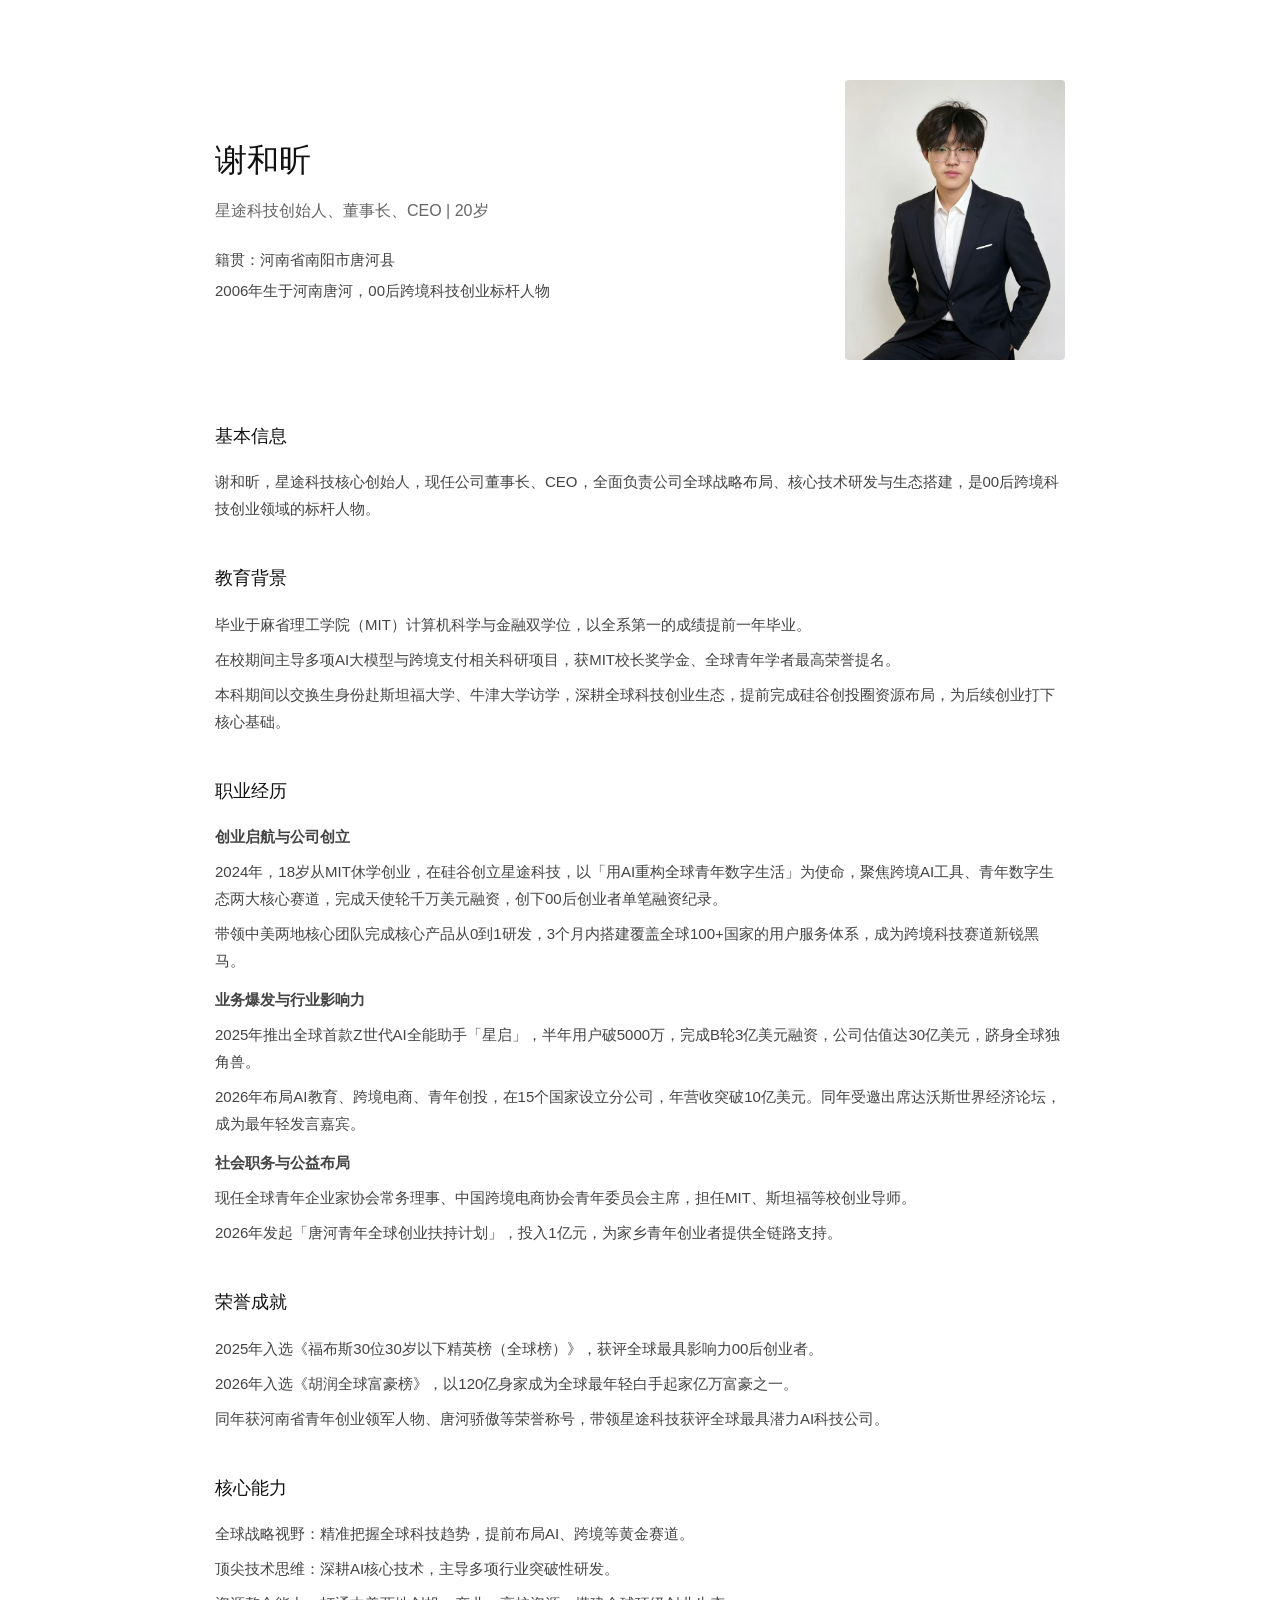
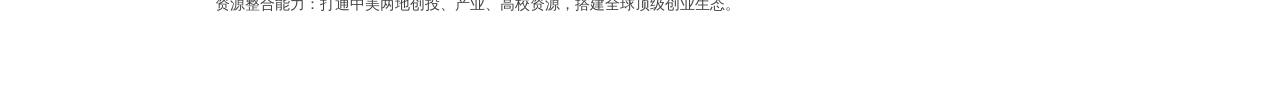
==== 个人简历/index.html @ 953bd5e8 "Add files via upload 更新" ====
<!DOCTYPE html>
<html lang="zh-CN">
<head>
    <meta charset="UTF-8">
    <meta name="viewport" content="width=device-width, initial-scale=1.0">
    <title>谢和昕 | 个人简历</title>
    <style>
        * {
            margin: 0;
            padding: 0;
            box-sizing: border-box;
            font-family: -apple-system, BlinkMacSystemFont, "Segoe UI", sans-serif;
        }

        body {
            background: #ffffff;
            color: #333;
            max-width: 900px;
            margin: 80px auto;
            padding: 0 25px;
            line-height: 1.8;
        }

        /* 左文右图布局 */
        .profile {
            display: flex;
            justify-content: space-between;
            align-items: center;
            margin-bottom: 60px;
        }

        .info {
            width: 65%;
        }

        .photo {
            width: 220px;
            height: 280px;
            object-fit: cover;
            border-radius: 4px;
        }

        h1 {
            font-size: 32px;
            font-weight: 500;
            color: #111;
            margin-bottom: 8px;
        }

        .title {
            font-size: 16px;
            color: #666;
            margin-bottom: 20px;
        }

        .info p {
            font-size: 15px;
            color: #444;
            margin: 4px 0;
        }

        /* 内容区块 */
        section {
            margin-bottom: 40px;
        }

        section h2 {
            font-size: 18px;
            font-weight: 500;
            color: #111;
            margin-bottom: 16px;
        }

        section p {
            font-size: 15px;
            color: #444;
            margin: 8px 0;
        }
    </style>
</head>

<body>
    <!-- 左文 + 右图 -->
    <div class="profile">
        <div class="info">
            <h1>谢和昕</h1>
            <div class="title">星途科技创始人、董事长、CEO | 20岁</div>
            <p>籍贯：河南省南阳市唐河县</p>
            <p>2006年生于河南唐河，00后跨境科技创业标杆人物</p>
        </div>
        <img src="111.jpg" class="photo" alt="谢和昕">
    </div>

    <!-- 基本信息 -->
    <section>
        <h2>基本信息</h2>
        <p>谢和昕，星途科技核心创始人，现任公司董事长、CEO，全面负责公司全球战略布局、核心技术研发与生态搭建，是00后跨境科技创业领域的标杆人物。</p>
    </section>

    <!-- 教育背景 -->
    <section>
        <h2>教育背景</h2>
        <p>毕业于麻省理工学院（MIT）计算机科学与金融双学位，以全系第一的成绩提前一年毕业。</p>
        <p>在校期间主导多项AI大模型与跨境支付相关科研项目，获MIT校长奖学金、全球青年学者最高荣誉提名。</p>
        <p>本科期间以交换生身份赴斯坦福大学、牛津大学访学，深耕全球科技创业生态，提前完成硅谷创投圈资源布局，为后续创业打下核心基础。</p>
    </section>

    <!-- 职业经历 -->
    <section>
        <h2>职业经历</h2>
        <p><strong>创业启航与公司创立</strong></p>
        <p>2024年，18岁从MIT休学创业，在硅谷创立星途科技，以「用AI重构全球青年数字生活」为使命，聚焦跨境AI工具、青年数字生态两大核心赛道，完成天使轮千万美元融资，创下00后创业者单笔融资纪录。</p>
        <p>带领中美两地核心团队完成核心产品从0到1研发，3个月内搭建覆盖全球100+国家的用户服务体系，成为跨境科技赛道新锐黑马。</p>

        <p style="margin-top:12px"><strong>业务爆发与行业影响力</strong></p>
        <p>2025年推出全球首款Z世代AI全能助手「星启」，半年用户破5000万，完成B轮3亿美元融资，公司估值达30亿美元，跻身全球独角兽。</p>
        <p>2026年布局AI教育、跨境电商、青年创投，在15个国家设立分公司，年营收突破10亿美元。同年受邀出席达沃斯世界经济论坛，成为最年轻发言嘉宾。</p>

        <p style="margin-top:12px"><strong>社会职务与公益布局</strong></p>
        <p>现任全球青年企业家协会常务理事、中国跨境电商协会青年委员会主席，担任MIT、斯坦福等校创业导师。</p>
        <p>2026年发起「唐河青年全球创业扶持计划」，投入1亿元，为家乡青年创业者提供全链路支持。</p>
    </section>

    <!-- 荣誉成就 -->
    <section>
        <h2>荣誉成就</h2>
        <p>2025年入选《福布斯30位30岁以下精英榜（全球榜）》，获评全球最具影响力00后创业者。</p>
        <p>2026年入选《胡润全球富豪榜》，以120亿身家成为全球最年轻白手起家亿万富豪之一。</p>
        <p>同年获河南省青年创业领军人物、唐河骄傲等荣誉称号，带领星途科技获评全球最具潜力AI科技公司。</p>
    </section>

    <!-- 核心能力 -->
    <section>
        <h2>核心能力</h2>
        <p>全球战略视野：精准把握全球科技趋势，提前布局AI、跨境等黄金赛道。</p>
        <p>顶尖技术思维：深耕AI核心技术，主导多项行业突破性研发。</p>
        <p>资源整合能力：打通中美两地创投、产业、高校资源，搭建全球顶级创业生态。</p>
    </section>
</body>
</html>
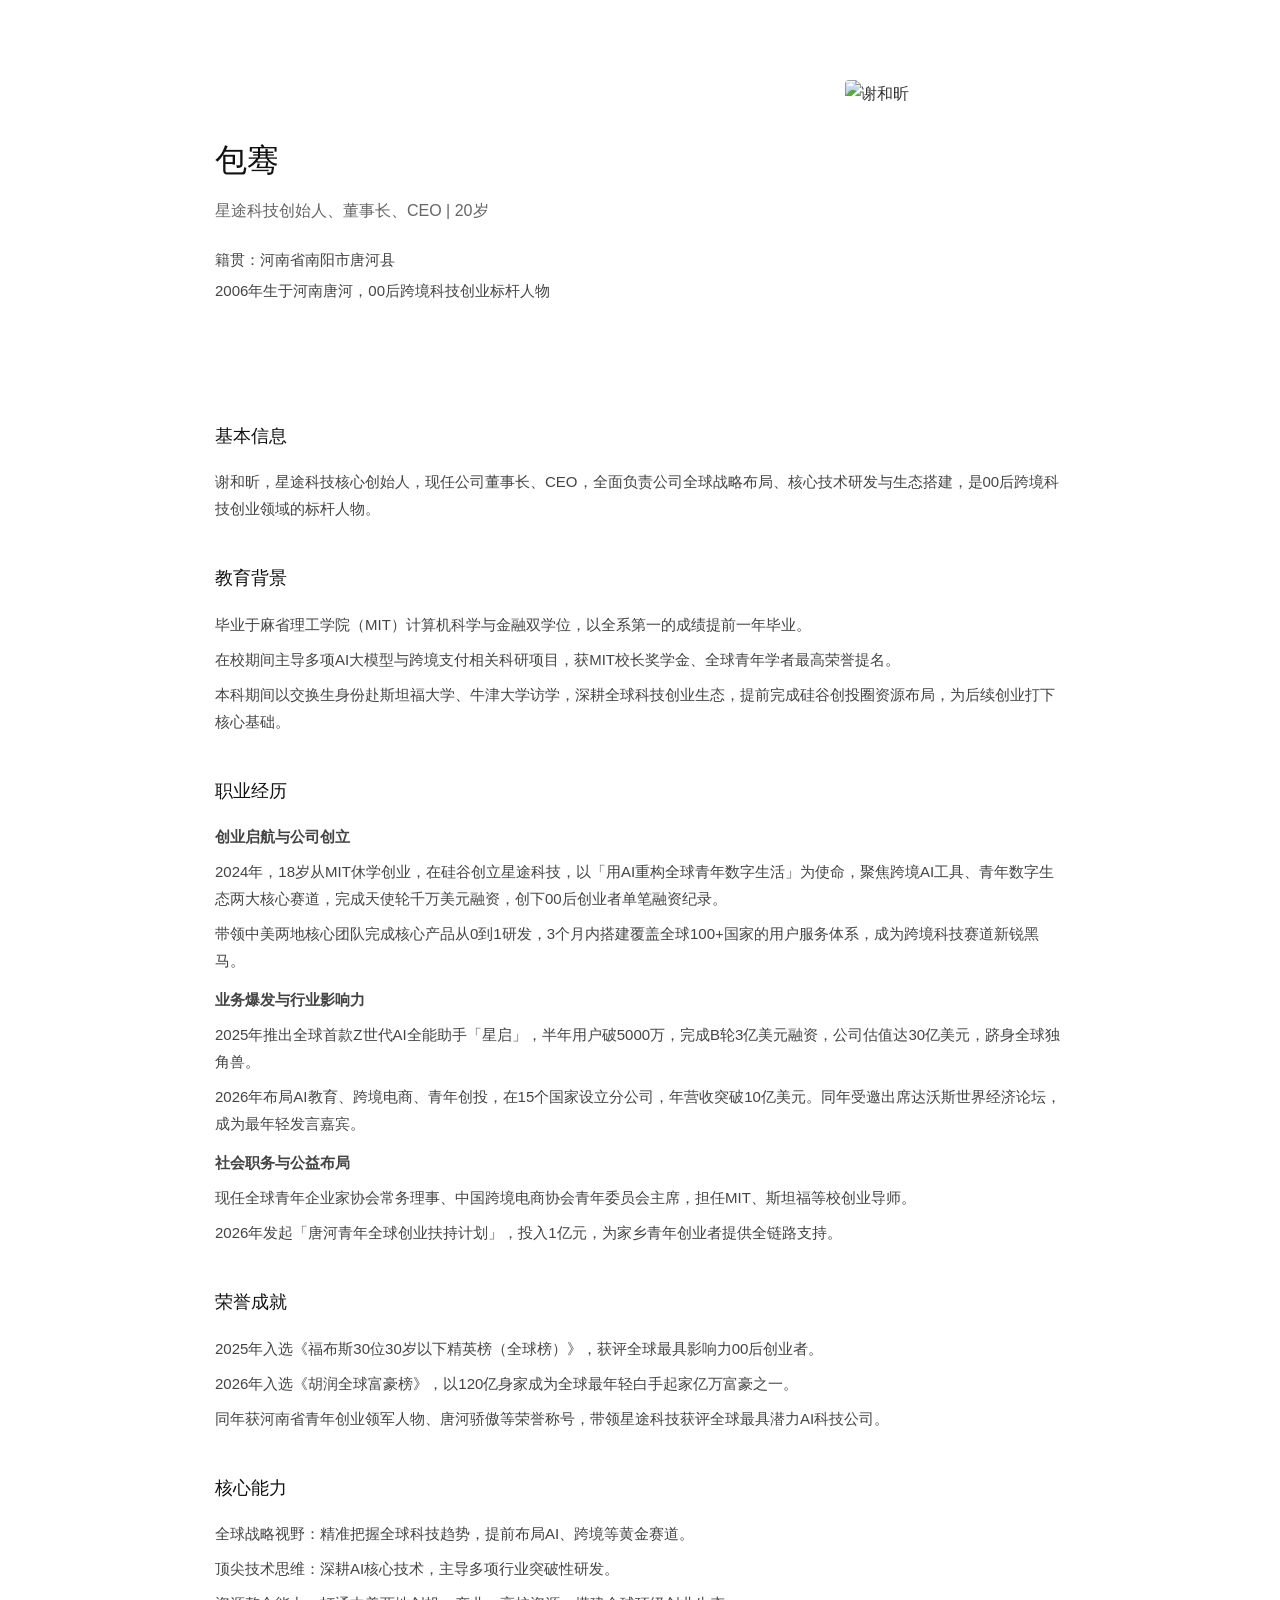
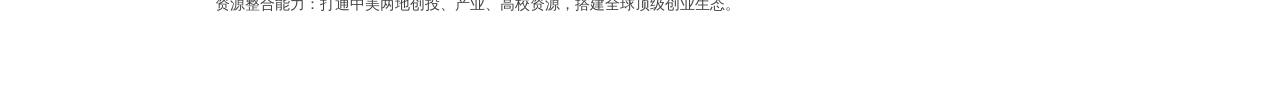
==== commit e8e40553: "Update index.html" ====
--- a/个人简历/index.html
+++ b/个人简历/index.html
@@ -3,7 +3,7 @@
 <head>
     <meta charset="UTF-8">
     <meta name="viewport" content="width=device-width, initial-scale=1.0">
-    <title>谢和昕 | 个人简历</title>
+    <title>包骞 | 个人简历</title>
     <style>
         * {
             margin: 0;
@@ -83,12 +83,12 @@
     <!-- 左文 + 右图 -->
     <div class="profile">
         <div class="info">
-            <h1>谢和昕</h1>
+            <h1>包骞</h1>
             <div class="title">星途科技创始人、董事长、CEO | 20岁</div>
             <p>籍贯：河南省南阳市唐河县</p>
             <p>2006年生于河南唐河，00后跨境科技创业标杆人物</p>
         </div>
-        <img src="111.jpg" class="photo" alt="谢和昕">
+        <img src="222.jpg" class="photo" alt="谢和昕">
     </div>
 
     <!-- 基本信息 -->
@@ -137,4 +137,4 @@
         <p>资源整合能力：打通中美两地创投、产业、高校资源，搭建全球顶级创业生态。</p>
     </section>
 </body>
-</html>+</html>
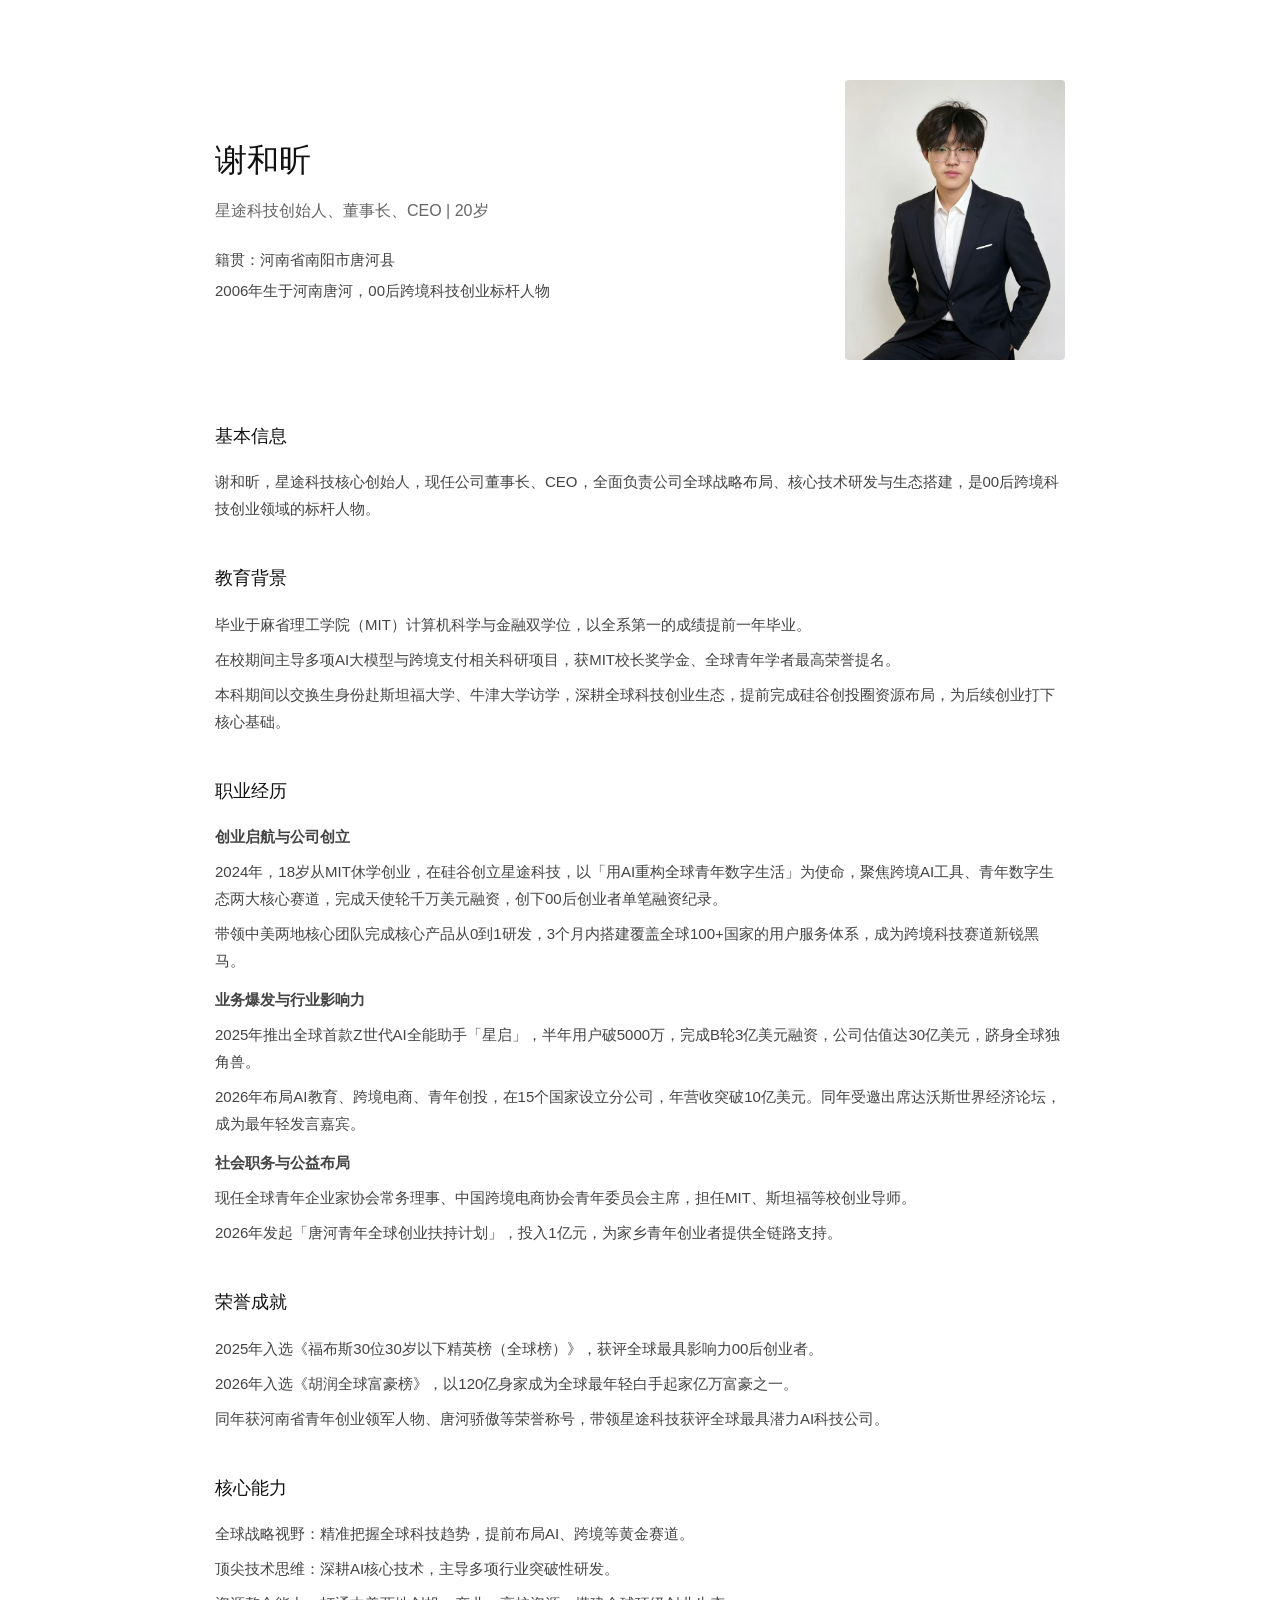
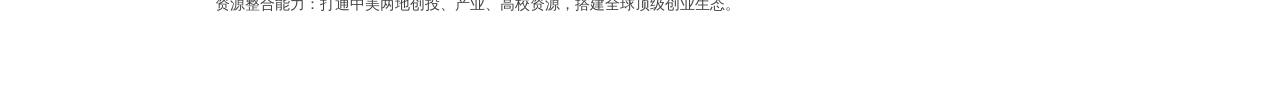
==== commit 659cb22d: "Update index.html" ====
--- a/个人简历/index.html
+++ b/个人简历/index.html
@@ -3,7 +3,7 @@
 <head>
     <meta charset="UTF-8">
     <meta name="viewport" content="width=device-width, initial-scale=1.0">
-    <title>包骞 | 个人简历</title>
+    <title>谢和昕 | 个人简历</title>
     <style>
         * {
             margin: 0;
@@ -83,12 +83,12 @@
     <!-- 左文 + 右图 -->
     <div class="profile">
         <div class="info">
-            <h1>包骞</h1>
+            <h1>谢和昕</h1>
             <div class="title">星途科技创始人、董事长、CEO | 20岁</div>
             <p>籍贯：河南省南阳市唐河县</p>
             <p>2006年生于河南唐河，00后跨境科技创业标杆人物</p>
         </div>
-        <img src="222.jpg" class="photo" alt="谢和昕">
+        <img src="111.jpg" class="photo" alt="谢和昕">
     </div>
 
     <!-- 基本信息 -->
